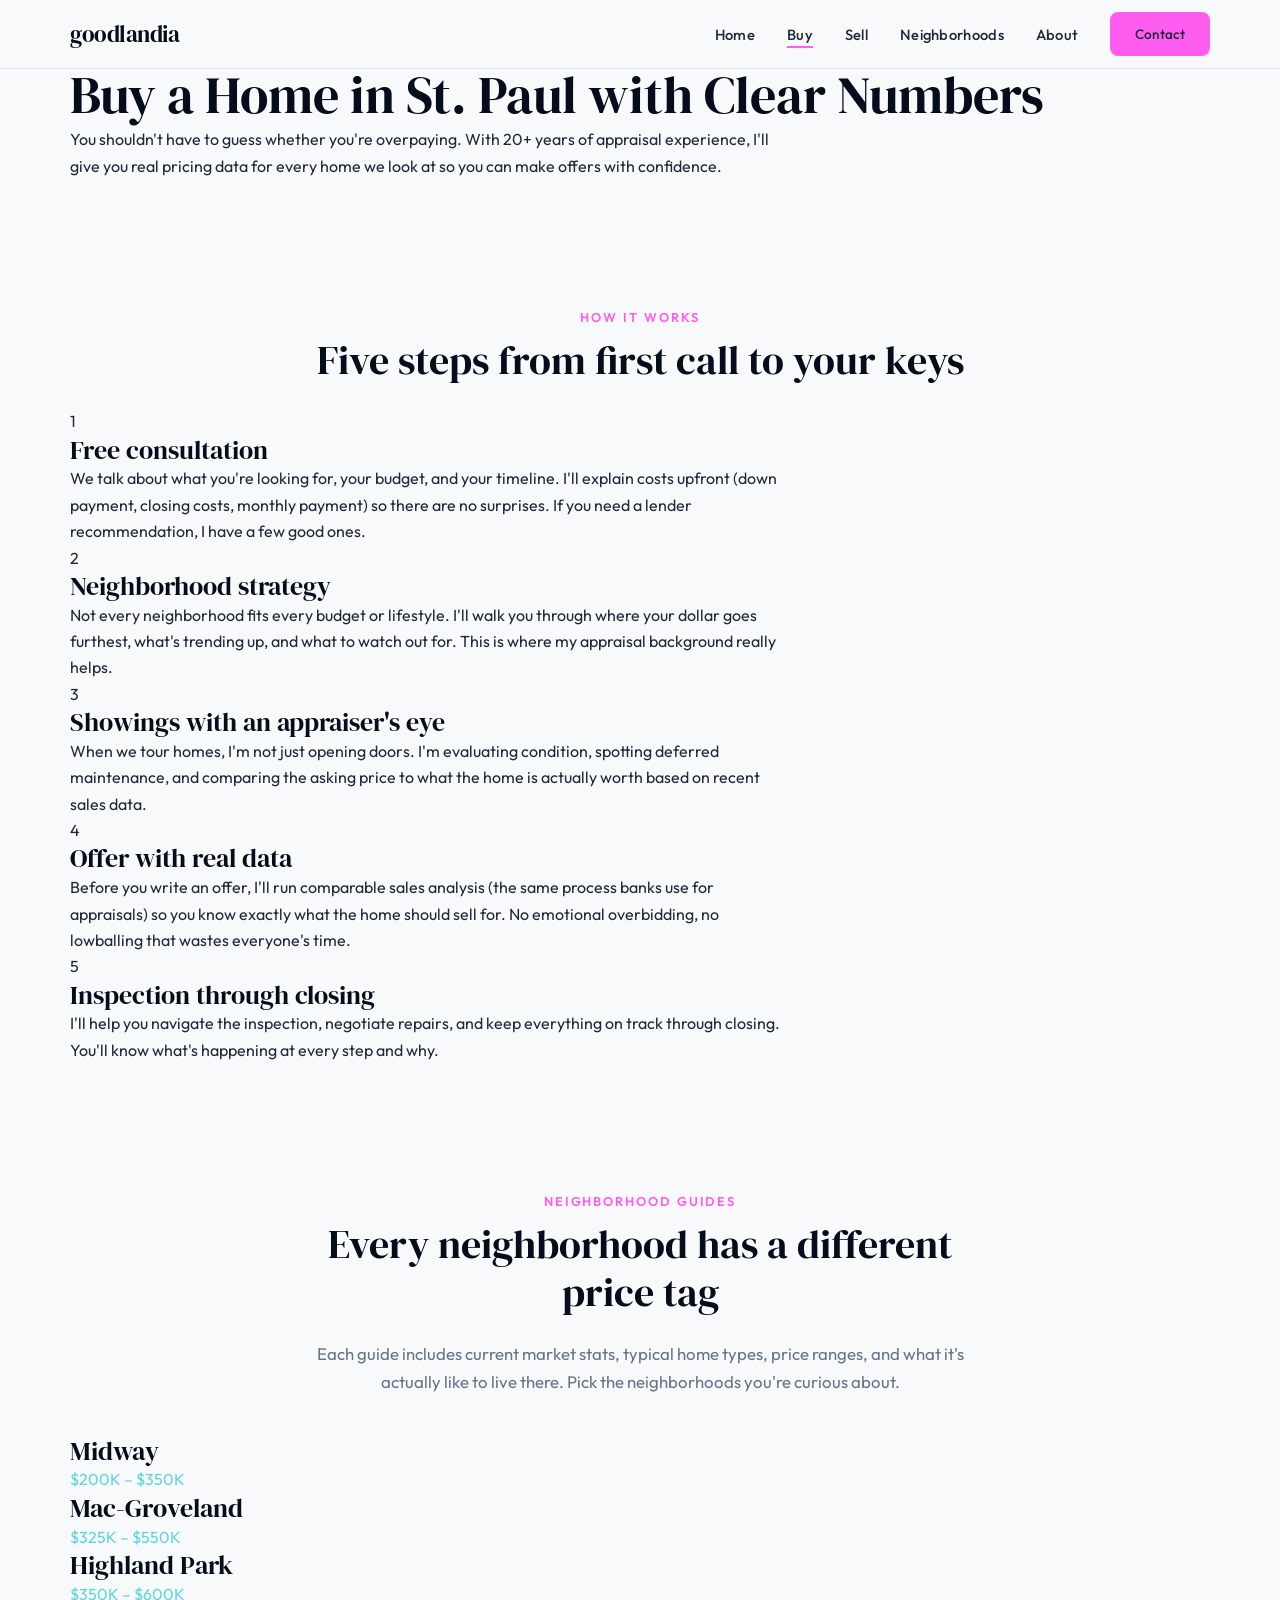
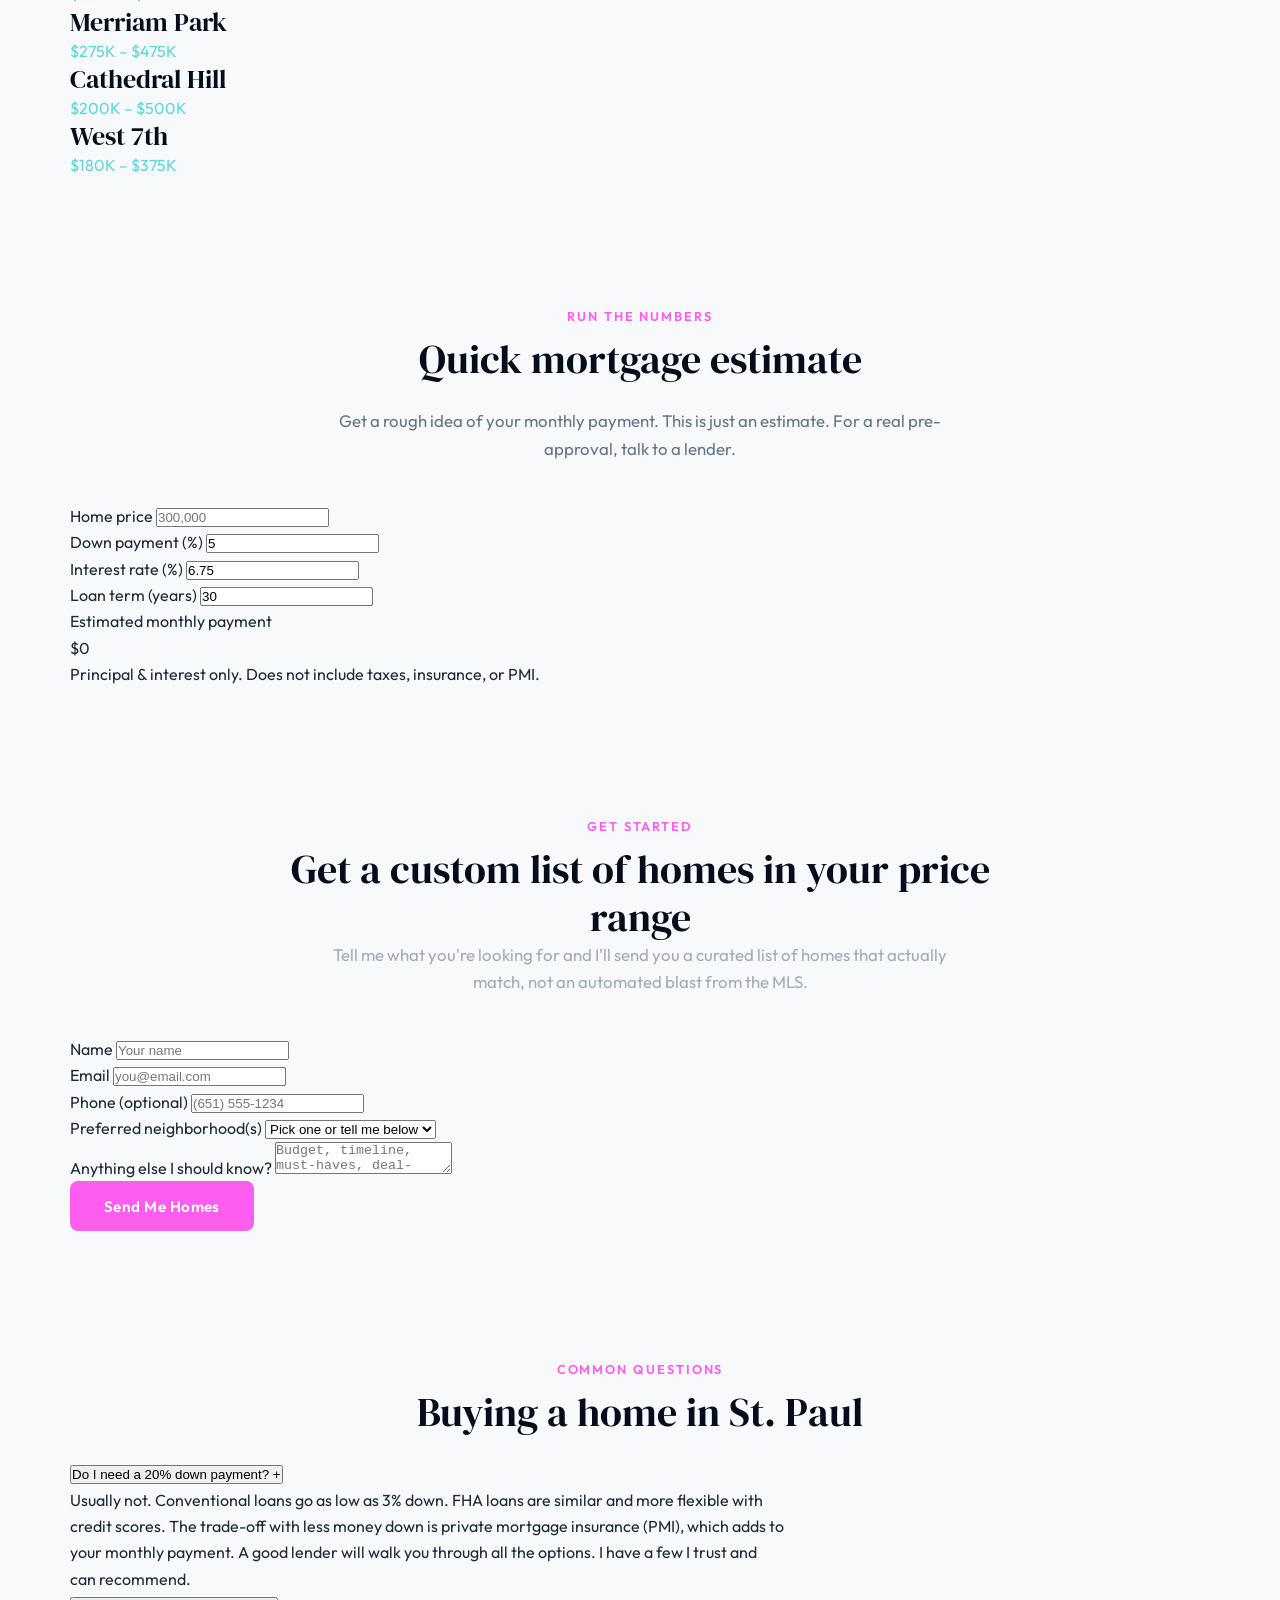
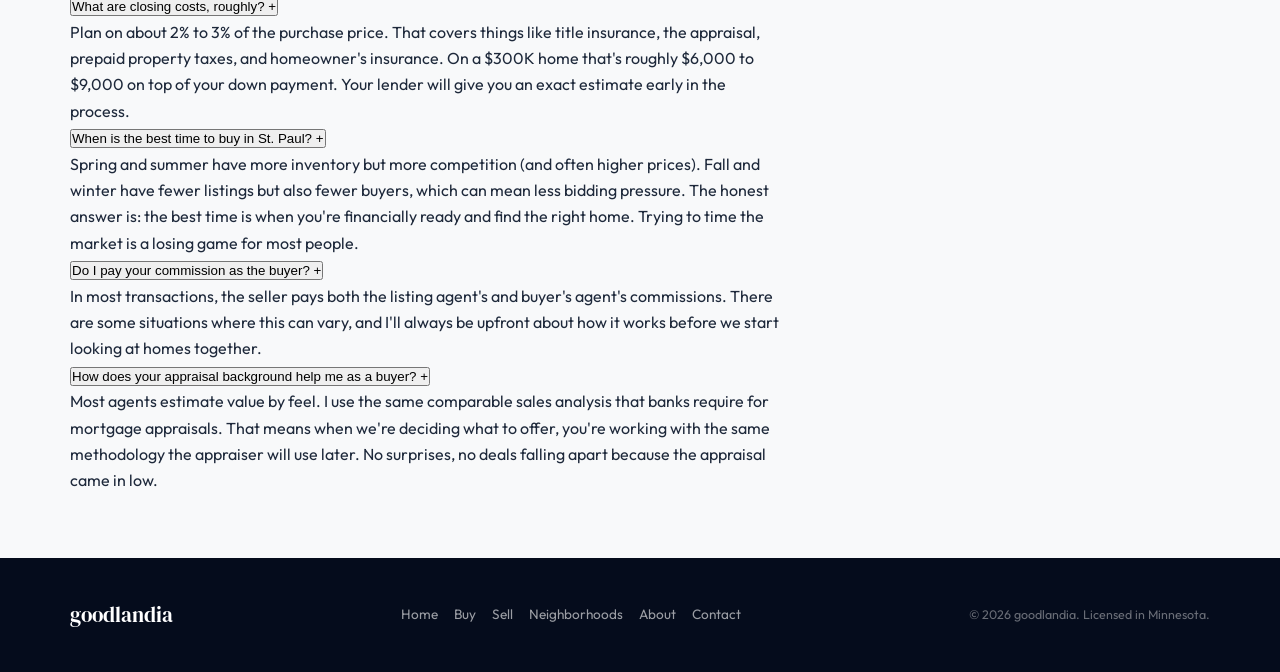
==== buy.html @ 99e202a6 "Add files via upload" ====
<!DOCTYPE html>
<html lang="en">
<head>
  <meta charset="UTF-8">
  <meta name="viewport" content="width=device-width, initial-scale=1.0">
  <title>Buy a Home in St. Paul | goodlandia</title>
  <meta name="description" content="Buy a home in St. Paul with an agent who knows the real numbers. Neighborhood pricing guides, clear cost breakdowns, and an appraiser's eye on every showing.">

  <link rel="preconnect" href="https://fonts.googleapis.com">
  <link rel="preconnect" href="https://fonts.gstatic.com" crossorigin>
  <link href="https://fonts.googleapis.com/css2?family=DM+Serif+Display&family=Outfit:wght@300;400;500;600;700&display=swap" rel="stylesheet">
  <link rel="stylesheet" href="style.css">
</head>

<body>

  <!-- ============ HEADER ============ -->
  <header class="site-header">
    <div class="container header-inner">
      <a href="index.html" class="logo">goodlandia</a>
      <nav>
        <ul class="nav-desktop">
          <li><a href="index.html">Home</a></li>
          <li><a href="buy.html" class="active">Buy</a></li>
          <li><a href="sell.html">Sell</a></li>
          <li><a href="neighborhoods/midway.html">Neighborhoods</a></li>
          <li><a href="about.html">About</a></li>
          <li><a href="contact.html" class="btn btn-primary" style="padding:0.55rem 1.4rem; font-size:0.85rem;">Contact</a></li>
        </ul>
      </nav>
      <button class="nav-toggle" aria-label="Menu">
        <span></span><span></span><span></span>
      </button>
    </div>
  </header>

  <ul class="nav-mobile">
    <li><a href="index.html">Home</a></li>
    <li><a href="buy.html">Buy</a></li>
    <li><a href="sell.html">Sell</a></li>
    <li><a href="neighborhoods/midway.html">Neighborhoods</a></li>
    <li><a href="about.html">About</a></li>
    <li><a href="contact.html">Contact</a></li>
  </ul>


  <!-- ============ PAGE HERO ============ -->
  <section class="page-hero">
    <div class="container">
      <h1>Buy a Home in St.&nbsp;Paul with Clear Numbers</h1>
      <p class="page-intro">You shouldn't have to guess whether you're overpaying. With 20+ years of appraisal experience, I'll give you real pricing data for every home we look at so you can make offers with confidence.</p>
    </div>
  </section>


  <!-- ============ HOW IT WORKS — 5 STEPS ============ -->
  <section class="timeline-section">
    <div class="container">
      <div class="text-center reveal" style="max-width:700px; margin-left:auto; margin-right:auto;">
        <p class="section-label">How It Works</p>
        <h2 class="section-heading">Five steps from first call to your keys</h2>
      </div>

      <div class="timeline reveal">
        <div class="timeline-step">
          <span class="step-number">1</span>
          <h3>Free consultation</h3>
          <p>We talk about what you're looking for, your budget, and your timeline. I'll explain costs upfront (down payment, closing costs, monthly payment) so there are no surprises. If you need a lender recommendation, I have a few good ones.</p>
        </div>
        <div class="timeline-step">
          <span class="step-number">2</span>
          <h3>Neighborhood strategy</h3>
          <p>Not every neighborhood fits every budget or lifestyle. I'll walk you through where your dollar goes furthest, what's trending up, and what to watch out for. This is where my appraisal background really helps.</p>
        </div>
        <div class="timeline-step">
          <span class="step-number">3</span>
          <h3>Showings with an appraiser's eye</h3>
          <p>When we tour homes, I'm not just opening doors. I'm evaluating condition, spotting deferred maintenance, and comparing the asking price to what the home is actually worth based on recent sales data.</p>
        </div>
        <div class="timeline-step">
          <span class="step-number">4</span>
          <h3>Offer with real data</h3>
          <p>Before you write an offer, I'll run comparable sales analysis (the same process banks use for appraisals) so you know exactly what the home should sell for. No emotional overbidding, no lowballing that wastes everyone's time.</p>
        </div>
        <div class="timeline-step">
          <span class="step-number">5</span>
          <h3>Inspection through closing</h3>
          <p>I'll help you navigate the inspection, negotiate repairs, and keep everything on track through closing. You'll know what's happening at every step and why.</p>
        </div>
      </div>
    </div>
  </section>


  <!-- ============ NEIGHBORHOOD GUIDES ============ -->
  <section class="guides-section">
    <div class="container">
      <div class="text-center reveal" style="max-width:700px; margin-left:auto; margin-right:auto;">
        <p class="section-label">Neighborhood Guides</p>
        <h2 class="section-heading">Every neighborhood has a different price tag</h2>
        <p class="section-intro">Each guide includes current market stats, typical home types, price ranges, and what it's actually like to live there. Pick the neighborhoods you're curious about.</p>
      </div>

      <div class="guides-grid reveal">
        <a href="neighborhoods/midway.html" class="guide-card">
          <h3>Midway</h3>
          <span class="price-hint">$200K – $350K</span>
        </a>
        <a href="#" class="guide-card">
          <h3>Mac-Groveland</h3>
          <span class="price-hint">$325K – $550K</span>
        </a>
        <a href="#" class="guide-card">
          <h3>Highland Park</h3>
          <span class="price-hint">$350K – $600K</span>
        </a>
        <a href="#" class="guide-card">
          <h3>Merriam Park</h3>
          <span class="price-hint">$275K – $475K</span>
        </a>
        <a href="#" class="guide-card">
          <h3>Cathedral Hill</h3>
          <span class="price-hint">$200K – $500K</span>
        </a>
        <a href="#" class="guide-card">
          <h3>West 7th</h3>
          <span class="price-hint">$180K – $375K</span>
        </a>
      </div>
    </div>
  </section>


  <!-- ============ MORTGAGE CALCULATOR ============ -->
  <section class="calc-section">
    <div class="container">
      <div class="text-center reveal" style="max-width:700px; margin-left:auto; margin-right:auto;">
        <p class="section-label">Run the Numbers</p>
        <h2 class="section-heading">Quick mortgage estimate</h2>
        <p class="section-intro">Get a rough idea of your monthly payment. This is just an estimate. For a real pre-approval, talk to a lender.</p>
      </div>

      <div class="calc-widget reveal" id="mortgage-calc">
        <div class="form-group">
          <label for="calc-price">Home price</label>
          <input type="text" id="calc-price" placeholder="300,000" inputmode="numeric">
        </div>
        <div class="form-group">
          <label for="calc-down">Down payment (%)</label>
          <input type="text" id="calc-down" value="5" inputmode="numeric">
        </div>
        <div class="form-group">
          <label for="calc-rate">Interest rate (%)</label>
          <input type="text" id="calc-rate" value="6.75" inputmode="decimal">
        </div>
        <div class="form-group">
          <label for="calc-term">Loan term (years)</label>
          <input type="text" id="calc-term" value="30" inputmode="numeric">
        </div>

        <div class="calc-result">
          <div class="monthly-label">Estimated monthly payment</div>
          <div class="monthly-amount" id="calc-output">$1,852</div>
          <div class="calc-note">Principal &amp; interest only. Does not include taxes, insurance, or PMI.</div>
        </div>
      </div>
    </div>
  </section>


  <!-- ============ LEAD FORM ============ -->
  <section class="lead-section">
    <div class="container">
      <div class="text-center reveal" style="max-width:700px; margin-left:auto; margin-right:auto;">
        <p class="section-label">Get Started</p>
        <h2>Get a custom list of homes in your price range</h2>
        <p class="section-intro" style="color: var(--color-muted);">Tell me what you're looking for and I'll send you a curated list of homes that actually match, not an automated blast from the MLS.</p>
      </div>

      <form class="lead-form reveal" action="https://formspree.io/f/YOUR_ID" method="POST">
        <div class="form-group">
          <label for="lead-name">Name</label>
          <input type="text" id="lead-name" name="name" placeholder="Your name" required>
        </div>
        <div class="form-group">
          <label for="lead-email">Email</label>
          <input type="email" id="lead-email" name="email" placeholder="you@email.com" required>
        </div>
        <div class="form-group">
          <label for="lead-phone">Phone (optional)</label>
          <input type="tel" id="lead-phone" name="phone" placeholder="(651) 555-1234">
        </div>
        <div class="form-group">
          <label for="lead-neighborhood">Preferred neighborhood(s)</label>
          <select id="lead-neighborhood" name="neighborhood">
            <option value="">Pick one or tell me below</option>
            <option value="midway">Midway</option>
            <option value="mac-groveland">Mac-Groveland</option>
            <option value="highland-park">Highland Park</option>
            <option value="merriam-park">Merriam Park</option>
            <option value="cathedral-hill">Cathedral Hill</option>
            <option value="west-7th">West 7th</option>
            <option value="open">Open to suggestions</option>
          </select>
        </div>
        <div class="form-group">
          <label for="lead-notes">Anything else I should know?</label>
          <textarea id="lead-notes" name="notes" placeholder="Budget, timeline, must-haves, deal-breakers..."></textarea>
        </div>
        <button type="submit" class="btn btn-primary">Send Me Homes</button>
      </form>
    </div>
  </section>


  <!-- ============ FAQ ============ -->
  <section class="faq-section">
    <div class="container">
      <div class="text-center reveal" style="max-width:700px; margin-left:auto; margin-right:auto;">
        <p class="section-label">Common Questions</p>
        <h2 class="section-heading">Buying a home in St. Paul</h2>
      </div>

      <div class="faq-list reveal">
        <div class="faq-item">
          <button class="faq-question">
            Do I need a 20% down payment?
            <span class="faq-icon">+</span>
          </button>
          <div class="faq-answer">
            <p>Usually not. Conventional loans go as low as 3% down. FHA loans are similar and more flexible with credit scores. The trade-off with less money down is private mortgage insurance (PMI), which adds to your monthly payment. A good lender will walk you through all the options. I have a few I trust and can recommend.</p>
          </div>
        </div>

        <div class="faq-item">
          <button class="faq-question">
            What are closing costs, roughly?
            <span class="faq-icon">+</span>
          </button>
          <div class="faq-answer">
            <p>Plan on about 2% to 3% of the purchase price. That covers things like title insurance, the appraisal, prepaid property taxes, and homeowner's insurance. On a $300K home that's roughly $6,000 to $9,000 on top of your down payment. Your lender will give you an exact estimate early in the process.</p>
          </div>
        </div>

        <div class="faq-item">
          <button class="faq-question">
            When is the best time to buy in St. Paul?
            <span class="faq-icon">+</span>
          </button>
          <div class="faq-answer">
            <p>Spring and summer have more inventory but more competition (and often higher prices). Fall and winter have fewer listings but also fewer buyers, which can mean less bidding pressure. The honest answer is: the best time is when you're financially ready and find the right home. Trying to time the market is a losing game for most people.</p>
          </div>
        </div>

        <div class="faq-item">
          <button class="faq-question">
            Do I pay your commission as the buyer?
            <span class="faq-icon">+</span>
          </button>
          <div class="faq-answer">
            <p>In most transactions, the seller pays both the listing agent's and buyer's agent's commissions. There are some situations where this can vary, and I'll always be upfront about how it works before we start looking at homes together.</p>
          </div>
        </div>

        <div class="faq-item">
          <button class="faq-question">
            How does your appraisal background help me as a buyer?
            <span class="faq-icon">+</span>
          </button>
          <div class="faq-answer">
            <p>Most agents estimate value by feel. I use the same comparable sales analysis that banks require for mortgage appraisals. That means when we're deciding what to offer, you're working with the same methodology the appraiser will use later. No surprises, no deals falling apart because the appraisal came in low.</p>
          </div>
        </div>
      </div>
    </div>
  </section>


  <!-- ============ FOOTER ============ -->
  <footer class="site-footer">
    <div class="container footer-inner">
      <div class="footer-logo">goodlandia</div>
      <ul class="footer-nav">
        <li><a href="index.html">Home</a></li>
        <li><a href="buy.html">Buy</a></li>
        <li><a href="sell.html">Sell</a></li>
        <li><a href="neighborhoods/midway.html">Neighborhoods</a></li>
        <li><a href="about.html">About</a></li>
        <li><a href="contact.html">Contact</a></li>
      </ul>
      <p class="footer-legal">&copy; 2026 goodlandia. Licensed in Minnesota.</p>
    </div>
  </footer>


  <!-- ============ STICKY MOBILE BAR ============ -->
  <div class="mobile-bar">
    <a href="tel:+16515054400">
      <span class="bar-icon">&#128222;</span> Call
    </a>
    <a href="sms:+16515054400">
      <span class="bar-icon">&#128172;</span> Text
    </a>
    <a href="mailto:hello@goodlandia.com">
      <span class="bar-icon">&#9993;</span> Email
    </a>
    <a href="#" onclick="document.querySelector('.nav-toggle').click(); return false;">
      <span class="bar-icon">&#9776;</span> Menu
    </a>
  </div>


  <script src="main.js"></script>
  <script>
    /* Mortgage Calculator */
    (function() {
      const $ = id => document.getElementById(id);
      const fields = ['calc-price','calc-down','calc-rate','calc-term'];

      function calc() {
        const price = parseFloat($('calc-price').value.replace(/[^0-9.]/g,'')) || 0;
        const downPct = parseFloat($('calc-down').value) || 0;
        const rate = parseFloat($('calc-rate').value) || 0;
        const years = parseInt($('calc-term').value) || 30;

        const loan = price * (1 - downPct / 100);
        const r = rate / 100 / 12;
        const n = years * 12;

        let payment = 0;
        if (r > 0 && loan > 0) {
          payment = loan * (r * Math.pow(1+r,n)) / (Math.pow(1+r,n) - 1);
        }
        $('calc-output').textContent = '$' + Math.round(payment).toLocaleString();
      }

      fields.forEach(id => {
        const el = $(id);
        if (el) el.addEventListener('input', calc);
      });

      calc();
    })();

    /* FAQ Accordion */
    document.querySelectorAll('.faq-question').forEach(btn => {
      btn.addEventListener('click', () => {
        const item = btn.closest('.faq-item');
        const wasOpen = item.classList.contains('open');
        // Close all
        document.querySelectorAll('.faq-item.open').forEach(i => i.classList.remove('open'));
        // Toggle clicked
        if (!wasOpen) item.classList.add('open');
      });
    });
  </script>
</body>
</html>
---- style.css ----
/* ==============================================
   goodlandia — Design System
   Mobile-first · Modern, vibrant, approachable
   Color palette inspired by metrowide.co
   ============================================== */

:root {
  /* Palette — exact metrowide.co colors */
  --color-bg:         #F8F9FA;
  --color-white:      #FFFFFF;
  --color-light:      #F0F2F4;
  --color-border:     #E2E5E9;
  --color-muted:      #A0AABB;
  --color-navy:       #050C1C;
  --color-navy-deep:  #050C1C;
  --color-teal:       #7EF9FF;
  --color-teal-dark:  #5CD6DC;
  --color-teal-light: #E8FDFE;
  --color-pink:       #FF5CF0;
  --color-pink-dark:  #D94FCC;
  --color-gold:       #F0B95B;
  --color-text:       #1E293B;
  --color-text-light: #64748B;

  --font-display: 'DM Serif Display', Georgia, serif;
  --font-body:    'Outfit', 'Segoe UI', sans-serif;

  --space-xs:  0.5rem;
  --space-sm:  1rem;
  --space-md:  1.5rem;
  --space-lg:  2.5rem;
  --space-xl:  4rem;
  --space-xxl: 6rem;

  --max-width: 1140px;
  --radius:    8px;
  --radius-lg: 16px;
  --ease: cubic-bezier(0.25, 0.46, 0.45, 0.94);
}

*, *::before, *::after { box-sizing: border-box; margin: 0; padding: 0; }

html {
  font-size: 16px;
  scroll-behavior: smooth;
  -webkit-font-smoothing: antialiased;
}

body {
  font-family: var(--font-body);
  color: var(--color-text);
  background: var(--color-bg);
  line-height: 1.65;
  overflow-x: hidden;
  padding-bottom: 64px;
}
@media (min-width: 768px) { body { padding-bottom: 0; } }

img { max-width: 100%; height: auto; display: block; }
a   { color: var(--color-teal-dark); text-decoration: none; transition: color 0.25s var(--ease); }
a:hover { color: var(--color-pink); }

h1, h2, h3, h4 {
  font-family: var(--font-display);
  color: var(--color-navy);
  line-height: 1.2;
  font-weight: 400;
}
h1 { font-size: clamp(2rem, 5vw, 3.25rem); }
h2 { font-size: clamp(1.6rem, 4vw, 2.5rem); }
h3 { font-size: clamp(1.25rem, 3vw, 1.6rem); }

p { max-width: 65ch; }

.container {
  width: 90%;
  max-width: var(--max-width);
  margin: 0 auto;
}

.text-center { text-align: center; }
.text-center p { margin-left: auto; margin-right: auto; }
.text-center h2 { margin-left: auto; margin-right: auto; }

.sr-only {
  position: absolute; width: 1px; height: 1px;
  padding: 0; margin: -1px; overflow: hidden;
  clip: rect(0,0,0,0); border: 0;
}

/* Fade-in on scroll */
.reveal {
  opacity: 0;
  transform: translateY(24px);
  transition: opacity 0.7s var(--ease), transform 0.7s var(--ease);
}
.reveal.visible {
  opacity: 1;
  transform: translateY(0);
}


/* ---- Buttons ---- */
.btn {
  display: inline-block;
  font-family: var(--font-body);
  font-weight: 600;
  font-size: 0.95rem;
  letter-spacing: 0.03em;
  padding: 0.85rem 2rem;
  border-radius: var(--radius);
  border: 2px solid transparent;
  cursor: pointer;
  transition: all 0.3s var(--ease);
  text-align: center;
}
.btn-primary {
  background: var(--color-pink);
  color: var(--color-white);
  border-color: var(--color-pink);
}
.btn-primary:hover {
  background: var(--color-pink-dark);
  border-color: var(--color-pink-dark);
  color: var(--color-white);
  transform: translateY(-2px);
  box-shadow: 0 6px 20px rgba(255,92,240,0.3);
}
.btn-outline {
  background: transparent;
  color: var(--color-navy);
  border-color: var(--color-navy);
}
.btn-outline:hover {
  background: var(--color-navy);
  color: var(--color-white);
  transform: translateY(-2px);
}
.btn-warm {
  background: var(--color-pink);
  color: var(--color-white);
  border-color: var(--color-pink);
}
.btn-warm:hover {
  background: var(--color-white);
  border-color: var(--color-white);
  color: var(--color-navy);
  transform: translateY(-2px);
}


/* ==== HEADER / NAV ==== */
.site-header {
  position: fixed;
  top: 0; left: 0; right: 0;
  z-index: 1000;
  background: rgba(248,249,250,0.92);
  backdrop-filter: blur(12px);
  -webkit-backdrop-filter: blur(12px);
  border-bottom: 1px solid var(--color-border);
  transition: box-shadow 0.3s var(--ease);
}
.site-header.scrolled {
  box-shadow: 0 2px 20px rgba(0,0,0,0.06);
}
.header-inner {
  display: flex;
  align-items: center;
  justify-content: space-between;
  padding: 0.75rem 0;
}
.logo {
  font-family: var(--font-display);
  font-size: 1.45rem;
  color: var(--color-navy);
  letter-spacing: -0.02em;
}
.footer-logo {
  font-family: var(--font-display);
  font-size: 1.3rem;
  color: var(--color-white);
}

.nav-desktop {
  display: none;
  list-style: none;
  gap: 2rem;
  align-items: center;
}
.nav-desktop a {
  color: var(--color-text);
  font-weight: 500;
  font-size: 0.92rem;
  letter-spacing: 0.02em;
  position: relative;
}
.nav-desktop a::after {
  content: '';
  position: absolute;
  bottom: -4px; left: 0;
  width: 0; height: 2px;
  background: var(--color-pink);
  transition: width 0.3s var(--ease);
}
.nav-desktop a:hover::after,
.nav-desktop a.active::after { width: 100%; }
.nav-desktop a:hover { color: var(--color-pink); }

.nav-toggle {
  background: none; border: none; cursor: pointer;
  padding: 0.5rem;
  display: flex; flex-direction: column; gap: 5px;
}
.nav-toggle span {
  display: block; width: 24px; height: 2px;
  background: var(--color-navy);
  transition: all 0.3s var(--ease);
  border-radius: 2px;
}
.nav-toggle.active span:nth-child(1) { transform: rotate(45deg) translate(5px, 5px); }
.nav-toggle.active span:nth-child(2) { opacity: 0; }
.nav-toggle.active span:nth-child(3) { transform: rotate(-45deg) translate(5px, -5px); }

.nav-mobile {
  display: none;
  position: fixed;
  top: 0; left: 0; right: 0; bottom: 0;
  background: var(--color-bg);
  z-index: 999;
  flex-direction: column;
  justify-content: center;
  align-items: center;
  gap: 1.5rem;
  list-style: none;
}
.nav-mobile.open { display: flex; }
.nav-mobile a {
  font-family: var(--font-display);
  font-size: 1.8rem;
  color: var(--color-navy);
}
.nav-mobile a:hover { color: var(--color-pink); }

@media (min-width: 768px) {
  .nav-desktop { display: flex; }
  .nav-toggle  { display: none; }
}


/* ==== HERO ==== */
.hero {
  position: relative;
  min-height: 70vh;
  display: flex;
  align-items: center;
  justify-content: center;
  text-align: center;
  margin-top: 60px;
  overflow: hidden;
  background: var(--color-navy-deep);
  background-image:
    radial-gradient(ellipse at 25% 40%, rgba(126,249,255,0.08) 0%, transparent 55%),
    radial-gradient(ellipse at 75% 60%, rgba(255,92,240,0.06) 0%, transparent 55%);
}
.hero::before {
  content: '';
  position: absolute; inset: 0;
  background-image: url("data:image/svg+xml,%3Csvg viewBox='0 0 256 256' xmlns='http://www.w3.org/2000/svg'%3E%3Cfilter id='noise'%3E%3CfeTurbulence type='fractalNoise' baseFrequency='0.9' numOctaves='4' stitchTiles='stitch'/%3E%3C/filter%3E%3Crect width='100%25' height='100%25' filter='url(%23noise)' opacity='0.04'/%3E%3C/svg%3E");
  background-size: 200px 200px;
  opacity: 0.5;
  pointer-events: none;
}
.hero-content {
  position: relative; z-index: 2;
  padding: var(--space-xl) var(--space-md);
  max-width: 740px;
  animation: fadeUp 1s var(--ease) both;
}
@keyframes fadeUp {
  from { opacity: 0; transform: translateY(30px); }
  to   { opacity: 1; transform: translateY(0); }
}
.hero h1 {
  color: var(--color-white);
  margin-bottom: var(--space-md);
  font-size: clamp(2.2rem, 5.5vw, 3.5rem);
  line-height: 1.15;
}
.hero .subhead {
  color: var(--color-muted);
  font-size: clamp(1.05rem, 2.5vw, 1.2rem);
  margin-bottom: var(--space-lg);
  max-width: 560px;
  margin-left: auto; margin-right: auto;
  line-height: 1.7;
}


/* ==== SECTIONS ==== */
section { padding: var(--space-xl) 0; }

.section-label {
  font-family: var(--font-body);
  font-weight: 600;
  font-size: 0.8rem;
  letter-spacing: 0.15em;
  text-transform: uppercase;
  color: var(--color-pink);
  margin-bottom: var(--space-xs);
}
.section-heading { margin-bottom: var(--space-md); }
.section-intro {
  color: var(--color-text-light);
  font-size: 1.05rem;
  margin-bottom: var(--space-lg);
  max-width: 60ch;
  margin-left: auto;
  margin-right: auto;
}


/* ==== WHO WE HELP CARDS ==== */
.help-section { background: var(--color-white); }

.help-grid { display: grid; gap: var(--space-md); }

.help-card {
  background: var(--color-bg);
  border: 1px solid var(--color-border);
  border-radius: var(--radius-lg);
  padding: var(--space-lg);
  transition: transform 0.3s var(--ease), box-shadow 0.3s var(--ease);
}
.help-card:hover {
  transform: translateY(-4px);
  box-shadow: 0 12px 32px rgba(0,0,0,0.06);
}
.help-card .icon-badge {
  width: 52px; height: 52px;
  background: var(--color-teal-light);
  border-radius: 50%;
  display: flex; align-items: center; justify-content: center;
  margin-bottom: var(--space-sm);
  font-size: 1.4rem;
}
.help-card h3 { margin-bottom: 0.75rem; }
.help-card ul { list-style: none; margin-bottom: var(--space-md); }
.help-card li {
  position: relative;
  padding-left: 1.4rem;
  margin-bottom: 0.5rem;
  color: var(--color-text-light);
  font-size: 0.95rem;
}
.help-card li::before {
  content: '';
  position: absolute;
  left: 0; top: 0.55em;
  width: 7px; height: 7px;
  border-radius: 50%;
  background: var(--color-pink);
}

@media (min-width: 700px) {
  .help-grid { grid-template-columns: 1fr 1fr; }
}


/* ==== TRUST BADGES ==== */
.trust-section {
  background: var(--color-white);
  border-top: 1px solid var(--color-border);
  border-bottom: 1px solid var(--color-border);
  padding: var(--space-lg) 0;
}
.trust-badges {
  display: flex; flex-wrap: wrap; justify-content: center;
  gap: var(--space-md);
}
.trust-badge {
  display: flex; align-items: center; gap: 0.5rem;
  font-size: 0.88rem; color: var(--color-text); font-weight: 500;
}
.trust-badge .badge-icon {
  width: 40px; height: 40px;
  background: var(--color-teal-light);
  border-radius: 50%;
  display: flex; align-items: center; justify-content: center;
  font-size: 1.1rem;
}


/* ==== NEIGHBORHOODS ==== */
.neighborhoods-section { background: var(--color-bg); }
.hood-grid {
  display: grid;
  grid-template-columns: repeat(2, 1fr);
  gap: var(--space-sm);
}
.hood-tile {
  position: relative;
  border-radius: var(--radius-lg);
  overflow: hidden;
  aspect-ratio: 4/3;
  cursor: pointer;
}
.hood-tile img {
  width: 100%; height: 100%;
  object-fit: cover;
  transition: transform 0.5s var(--ease);
}
.hood-tile:hover img { transform: scale(1.06); }
.hood-tile .overlay {
  position: absolute; inset: 0;
  background: linear-gradient(0deg, rgba(17,29,53,0.75) 0%, rgba(17,29,53,0.05) 55%);
  display: flex; align-items: flex-end;
  padding: var(--space-sm);
}
.hood-tile .overlay span {
  color: var(--color-white);
  font-family: var(--font-display);
  font-size: 1.05rem;
}
@media (min-width: 700px) { .hood-grid { grid-template-columns: repeat(3, 1fr); } }
@media (min-width: 960px) { .hood-grid { grid-template-columns: repeat(6, 1fr); } }


/* ==== TESTIMONIALS ==== */
.testimonials-section {
  background: var(--color-navy-deep);
  color: var(--color-white);
  overflow: hidden;
}
.testimonials-section .section-label { color: var(--color-teal); }
.testimonials-section h2 { color: var(--color-white); }
.testimonial-track {
  display: flex; gap: var(--space-md);
  overflow-x: auto; scroll-snap-type: x mandatory;
  -webkit-overflow-scrolling: touch;
  padding-bottom: var(--space-sm);
  scrollbar-width: none;
}
.testimonial-track::-webkit-scrollbar { display: none; }
.testimonial-card {
  flex: 0 0 85%;
  max-width: 440px;
  scroll-snap-align: start;
  background: rgba(255,255,255,0.06);
  border: 1px solid rgba(255,255,255,0.1);
  border-radius: var(--radius-lg);
  padding: var(--space-lg);
}
.testimonial-card .stars {
  color: var(--color-gold); font-size: 1rem;
  margin-bottom: 0.75rem; letter-spacing: 0.1em;
}
.testimonial-card blockquote {
  font-size: 0.95rem; line-height: 1.7;
  color: rgba(255,255,255,0.85);
  font-style: italic; margin-bottom: 1rem;
}
.testimonial-card .author {
  font-weight: 600; font-size: 0.9rem;
  color: var(--color-teal);
}
@media (min-width: 700px) { .testimonial-card { flex: 0 0 45%; } }
@media (min-width: 960px) { .testimonial-card { flex: 0 0 32%; } }


/* ==== CONTACT STRIP ==== */
.contact-strip {
  background: var(--color-teal-light);
  text-align: center;
}
.contact-methods {
  display: grid;
  grid-template-columns: repeat(2, 1fr);
  gap: var(--space-md);
  margin-top: var(--space-md);
  max-width: 500px;
  margin-left: auto;
  margin-right: auto;
}
.contact-method {
  display: flex; flex-direction: column; align-items: center; gap: 0.4rem;
}
.contact-method .method-icon {
  width: 52px; height: 52px;
  background: var(--color-white);
  border-radius: 50%;
  display: flex; align-items: center; justify-content: center;
  font-size: 1.3rem;
  box-shadow: 0 2px 8px rgba(0,0,0,0.06);
  transition: transform 0.3s var(--ease);
}
.contact-method:hover .method-icon { transform: scale(1.1); }
.contact-method .method-label {
  font-weight: 600; font-size: 0.85rem; color: var(--color-navy);
}
.contact-method .method-detail {
  font-size: 0.82rem; color: var(--color-text-light);
}

@media (min-width: 600px) {
  .contact-methods {
    grid-template-columns: repeat(4, 1fr);
    max-width: 700px;
  }
}


/* ==== FOOTER ==== */
.site-footer {
  background: var(--color-navy-deep);
  color: rgba(255,255,255,0.7);
  padding: var(--space-lg) 0;
  font-size: 0.88rem;
}
.footer-inner {
  display: flex; flex-direction: column;
  gap: var(--space-md); align-items: center; text-align: center;
}
.footer-nav {
  display: flex; flex-wrap: wrap; justify-content: center;
  gap: 1rem; list-style: none;
}
.footer-nav a { color: rgba(255,255,255,0.6); font-size: 0.85rem; }
.footer-nav a:hover { color: var(--color-white); }
.footer-legal {
  font-size: 0.78rem; color: rgba(255,255,255,0.4); max-width: 50ch;
}
@media (min-width: 768px) {
  .footer-inner {
    flex-direction: row; justify-content: space-between; text-align: left;
  }
}


/* ==== STICKY MOBILE BAR ==== */
.mobile-bar {
  position: fixed;
  bottom: 0; left: 0; right: 0;
  z-index: 900;
  background: var(--color-navy-deep);
  display: flex;
  border-top: 1px solid rgba(255,255,255,0.1);
}
.mobile-bar a {
  flex: 1;
  display: flex; flex-direction: column;
  align-items: center; justify-content: center;
  padding: 0.6rem 0;
  color: rgba(255,255,255,0.8);
  font-size: 0.68rem; font-weight: 600;
  letter-spacing: 0.04em; text-transform: uppercase;
  gap: 3px; transition: color 0.2s;
}
.mobile-bar a:hover { color: var(--color-teal); }
.mobile-bar .bar-icon { font-size: 1.15rem; }

@media (min-width: 768px) {
  .mobile-bar { display: none; }
}
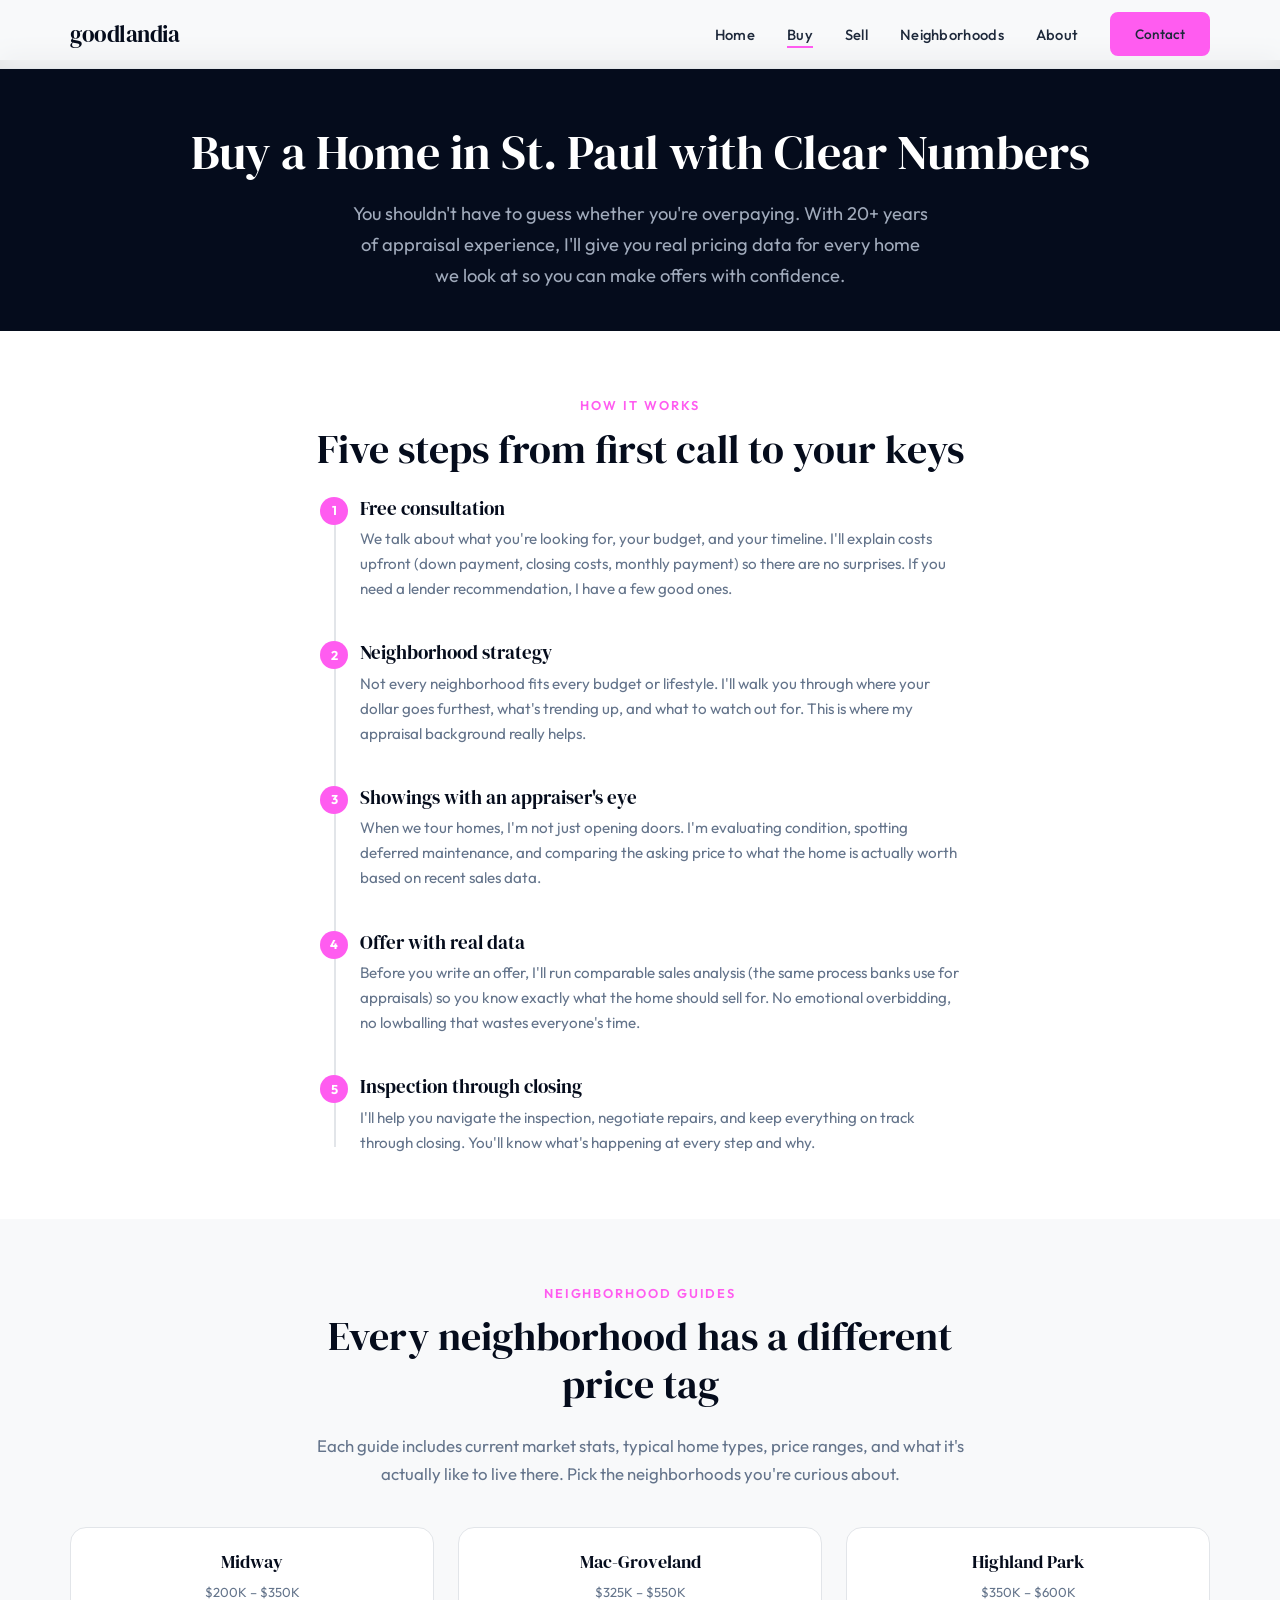
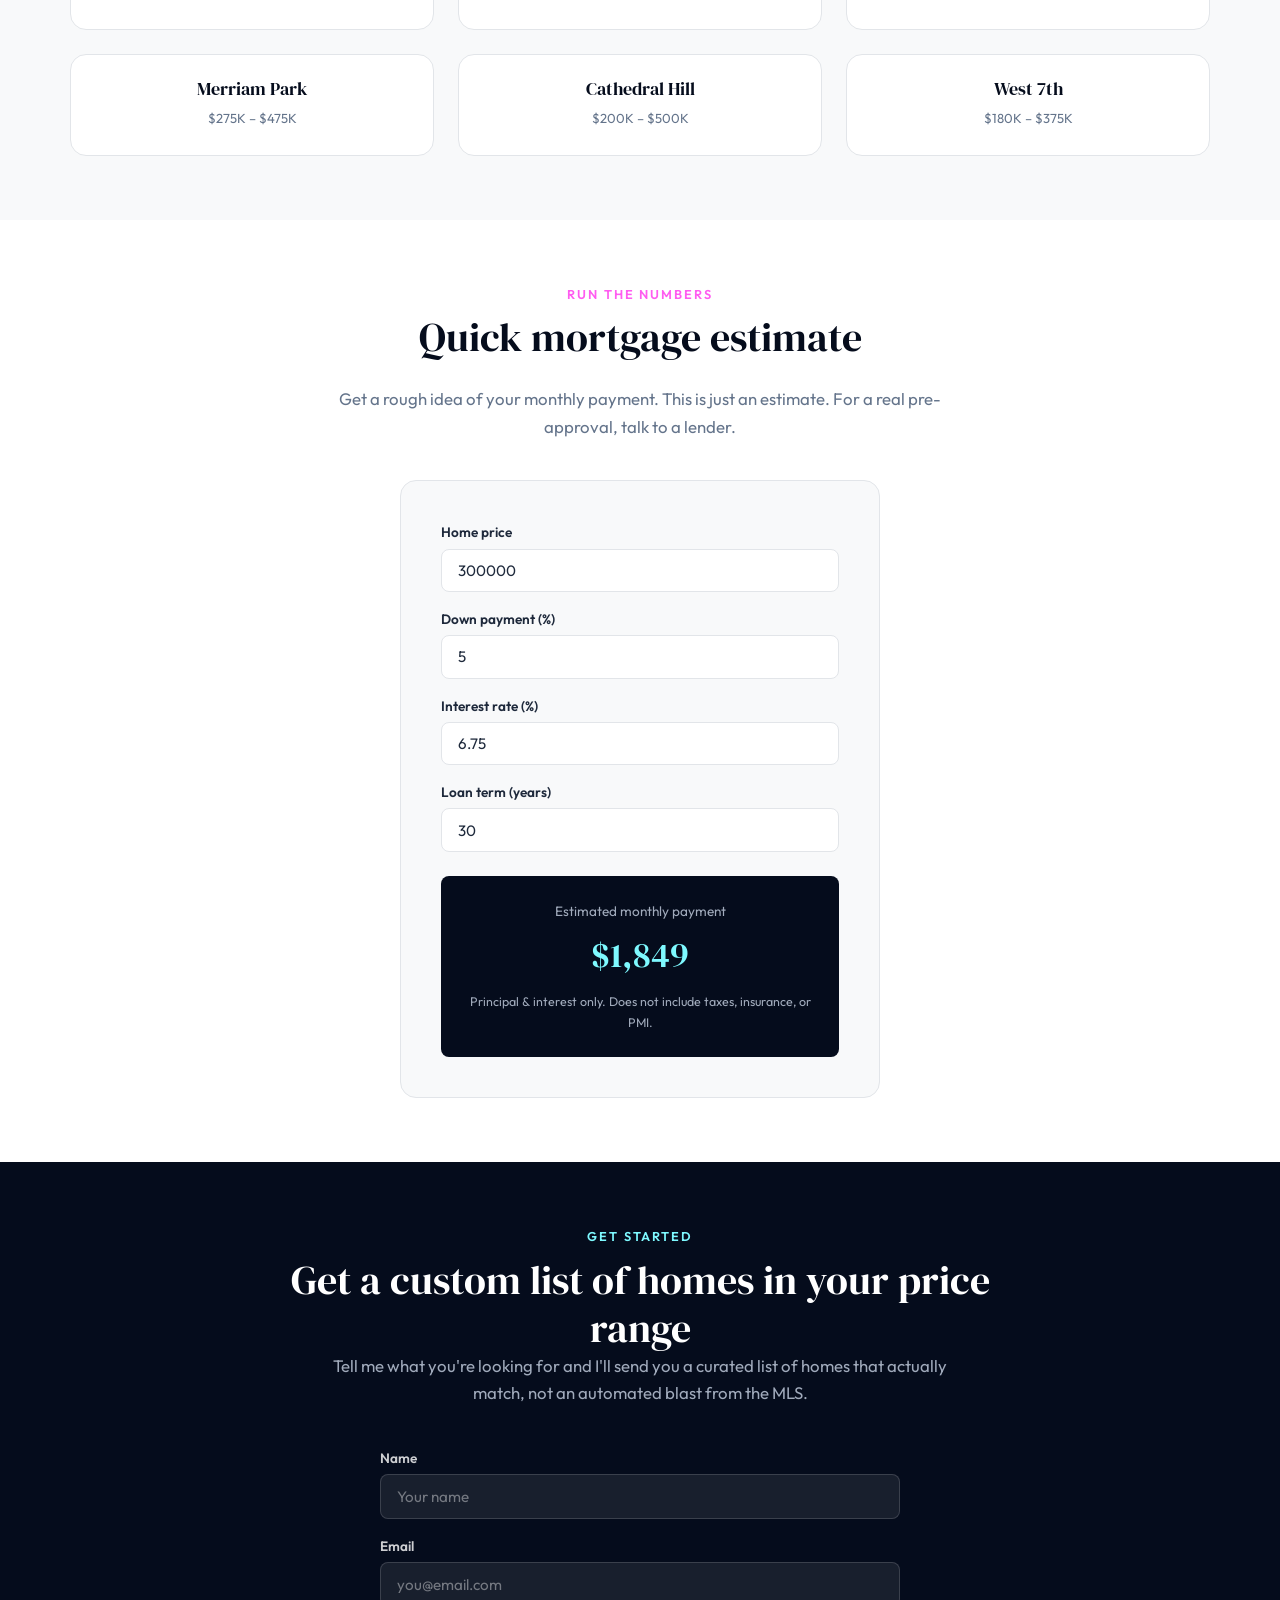
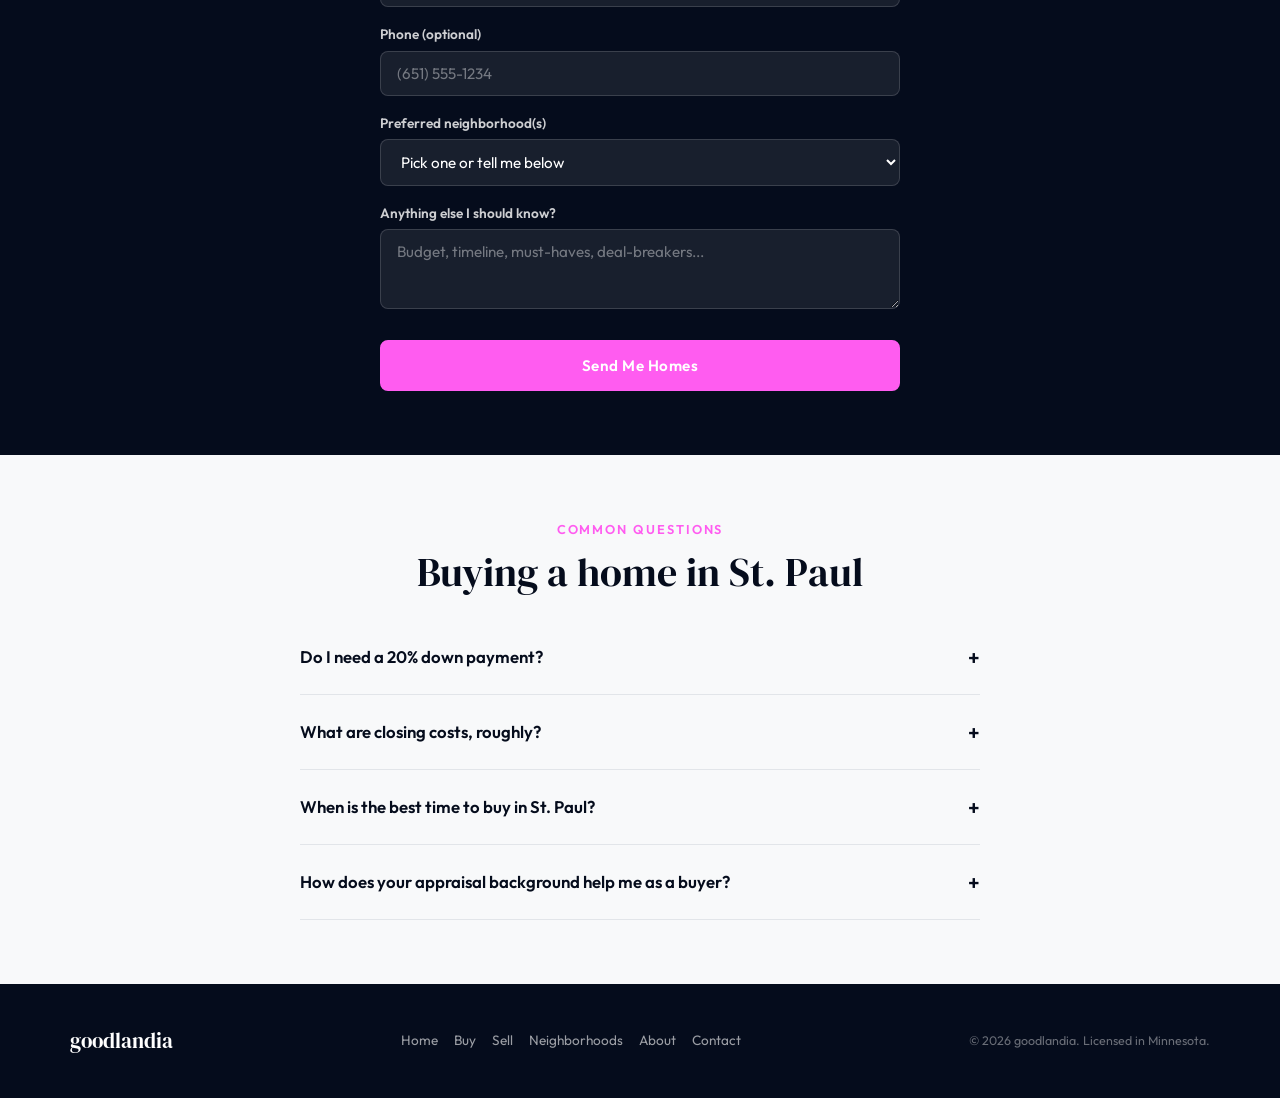
==== commit 19fe131a: "Add files via upload" ====
--- a/buy.html
+++ b/buy.html
@@ -143,7 +143,7 @@
       <div class="calc-widget reveal" id="mortgage-calc">
         <div class="form-group">
           <label for="calc-price">Home price</label>
-          <input type="text" id="calc-price" placeholder="300,000" inputmode="numeric">
+          <input type="text" id="calc-price" value="300000" inputmode="numeric">
         </div>
         <div class="form-group">
           <label for="calc-down">Down payment (%)</label>
@@ -249,16 +249,6 @@
           </button>
           <div class="faq-answer">
             <p>Spring and summer have more inventory but more competition (and often higher prices). Fall and winter have fewer listings but also fewer buyers, which can mean less bidding pressure. The honest answer is: the best time is when you're financially ready and find the right home. Trying to time the market is a losing game for most people.</p>
-          </div>
-        </div>
-
-        <div class="faq-item">
-          <button class="faq-question">
-            Do I pay your commission as the buyer?
-            <span class="faq-icon">+</span>
-          </button>
-          <div class="faq-answer">
-            <p>In most transactions, the seller pays both the listing agent's and buyer's agent's commissions. There are some situations where this can vary, and I'll always be upfront about how it works before we start looking at homes together.</p>
           </div>
         </div>
 
@@ -314,42 +304,51 @@
   <script>
     /* Mortgage Calculator */
     (function() {
-      const $ = id => document.getElementById(id);
-      const fields = ['calc-price','calc-down','calc-rate','calc-term'];
-
-      function calc() {
-        const price = parseFloat($('calc-price').value.replace(/[^0-9.]/g,'')) || 0;
-        const downPct = parseFloat($('calc-down').value) || 0;
-        const rate = parseFloat($('calc-rate').value) || 0;
-        const years = parseInt($('calc-term').value) || 30;
-
-        const loan = price * (1 - downPct / 100);
-        const r = rate / 100 / 12;
-        const n = years * 12;
-
-        let payment = 0;
+      function getEl(id) { return document.getElementById(id); }
+
+      function calculate() {
+        var priceEl = getEl('calc-price');
+        var downEl = getEl('calc-down');
+        var rateEl = getEl('calc-rate');
+        var termEl = getEl('calc-term');
+        var outputEl = getEl('calc-output');
+
+        if (!priceEl || !downEl || !rateEl || !termEl || !outputEl) return;
+
+        var price = parseFloat(priceEl.value.replace(/[^0-9.]/g, '')) || 0;
+        var downPct = parseFloat(downEl.value) || 0;
+        var rate = parseFloat(rateEl.value) || 0;
+        var years = parseInt(termEl.value, 10) || 30;
+
+        var loan = price * (1 - downPct / 100);
+        var r = rate / 100 / 12;
+        var n = years * 12;
+
+        var payment = 0;
         if (r > 0 && loan > 0) {
-          payment = loan * (r * Math.pow(1+r,n)) / (Math.pow(1+r,n) - 1);
+          payment = loan * (r * Math.pow(1 + r, n)) / (Math.pow(1 + r, n) - 1);
         }
-        $('calc-output').textContent = '$' + Math.round(payment).toLocaleString();
+        outputEl.textContent = '$' + Math.round(payment).toLocaleString('en-US');
       }
 
-      fields.forEach(id => {
-        const el = $(id);
-        if (el) el.addEventListener('input', calc);
+      ['calc-price', 'calc-down', 'calc-rate', 'calc-term'].forEach(function(id) {
+        var el = getEl(id);
+        if (el) {
+          el.addEventListener('input', calculate);
+          el.addEventListener('change', calculate);
+        }
       });
 
-      calc();
+      // Run on load
+      calculate();
     })();
 
     /* FAQ Accordion */
-    document.querySelectorAll('.faq-question').forEach(btn => {
-      btn.addEventListener('click', () => {
-        const item = btn.closest('.faq-item');
-        const wasOpen = item.classList.contains('open');
-        // Close all
-        document.querySelectorAll('.faq-item.open').forEach(i => i.classList.remove('open'));
-        // Toggle clicked
+    document.querySelectorAll('.faq-question').forEach(function(btn) {
+      btn.addEventListener('click', function() {
+        var item = btn.closest('.faq-item');
+        var wasOpen = item.classList.contains('open');
+        document.querySelectorAll('.faq-item.open').forEach(function(i) { i.classList.remove('open'); });
         if (!wasOpen) item.classList.add('open');
       });
     });
--- a/style.css
+++ b/style.css
@@ -561,3 +561,285 @@
 @media (min-width: 768px) {
   .mobile-bar { display: none; }
 }
+
+
+/* ==============================================
+   PAGE HERO (interior pages)
+   ============================================== */
+.page-hero {
+  background: var(--color-navy-deep);
+  margin-top: 60px;
+  padding: var(--space-xl) 0 var(--space-lg);
+  text-align: center;
+}
+.page-hero h1 {
+  color: var(--color-white);
+  margin-bottom: var(--space-sm);
+  font-size: clamp(2rem, 5vw, 3rem);
+}
+.page-hero .page-intro {
+  color: var(--color-muted);
+  font-size: clamp(1rem, 2.2vw, 1.15rem);
+  max-width: 580px;
+  margin: 0 auto;
+  line-height: 1.7;
+}
+
+
+/* ==============================================
+   TIMELINE / STEPS
+   ============================================== */
+.timeline-section { background: var(--color-white); }
+
+.timeline {
+  position: relative;
+  max-width: 640px;
+  margin: 0 auto;
+  padding-left: 2.5rem;
+}
+/* Vertical line */
+.timeline::before {
+  content: '';
+  position: absolute;
+  left: 0.85rem;
+  top: 0.5rem;
+  bottom: 0.5rem;
+  width: 2px;
+  background: var(--color-border);
+}
+
+.timeline-step {
+  position: relative;
+  padding-bottom: var(--space-lg);
+}
+.timeline-step:last-child { padding-bottom: 0; }
+
+.timeline-step .step-number {
+  position: absolute;
+  left: -2.5rem;
+  top: 0;
+  width: 1.75rem;
+  height: 1.75rem;
+  background: var(--color-pink);
+  color: var(--color-white);
+  border-radius: 50%;
+  display: flex;
+  align-items: center;
+  justify-content: center;
+  font-weight: 700;
+  font-size: 0.8rem;
+  z-index: 1;
+}
+
+.timeline-step h3 {
+  margin-bottom: 0.4rem;
+  font-size: 1.2rem;
+}
+.timeline-step p {
+  color: var(--color-text-light);
+  font-size: 0.95rem;
+}
+
+
+/* ==============================================
+   NEIGHBORHOOD GUIDES GRID
+   ============================================== */
+.guides-section { background: var(--color-bg); }
+
+.guides-grid {
+  display: grid;
+  grid-template-columns: repeat(2, 1fr);
+  gap: var(--space-sm);
+}
+
+.guide-card {
+  background: var(--color-white);
+  border: 1px solid var(--color-border);
+  border-radius: var(--radius-lg);
+  padding: var(--space-md) var(--space-md);
+  text-align: center;
+  transition: transform 0.3s var(--ease), box-shadow 0.3s var(--ease);
+}
+.guide-card:hover {
+  transform: translateY(-3px);
+  box-shadow: 0 8px 24px rgba(0,0,0,0.06);
+}
+.guide-card h3 {
+  font-size: 1.1rem;
+  margin-bottom: 0.3rem;
+}
+.guide-card .price-hint {
+  font-size: 0.82rem;
+  color: var(--color-text-light);
+}
+
+@media (min-width: 600px) { .guides-grid { grid-template-columns: repeat(3, 1fr); } }
+@media (min-width: 900px) { .guides-grid { grid-template-columns: repeat(3, 1fr); gap: var(--space-md); } }
+
+
+/* ==============================================
+   LEAD FORM
+   ============================================== */
+.lead-section { background: var(--color-navy-deep); color: var(--color-white); }
+.lead-section h2 { color: var(--color-white); }
+.lead-section .section-label { color: var(--color-teal); }
+
+.lead-form {
+  max-width: 520px;
+  margin: 0 auto;
+}
+.lead-form .form-group { margin-bottom: var(--space-sm); }
+.lead-form label {
+  display: block;
+  font-weight: 600;
+  font-size: 0.85rem;
+  margin-bottom: 0.3rem;
+  color: rgba(255,255,255,0.8);
+}
+.lead-form input,
+.lead-form select,
+.lead-form textarea {
+  width: 100%;
+  padding: 0.75rem 1rem;
+  border: 1px solid rgba(255,255,255,0.15);
+  border-radius: var(--radius);
+  font-family: var(--font-body);
+  font-size: 0.95rem;
+  background: rgba(255,255,255,0.08);
+  color: var(--color-white);
+  transition: border-color 0.25s var(--ease);
+}
+.lead-form input::placeholder,
+.lead-form textarea::placeholder {
+  color: rgba(255,255,255,0.4);
+}
+.lead-form input:focus,
+.lead-form select:focus,
+.lead-form textarea:focus {
+  outline: none;
+  border-color: var(--color-teal);
+  box-shadow: 0 0 0 3px rgba(126,249,255,0.15);
+}
+.lead-form select option {
+  background: var(--color-navy-deep);
+  color: var(--color-white);
+}
+.lead-form textarea { resize: vertical; min-height: 80px; }
+.lead-form .btn { width: 100%; margin-top: var(--space-xs); }
+
+
+/* ==============================================
+   MORTGAGE CALCULATOR
+   ============================================== */
+.calc-section { background: var(--color-white); }
+
+.calc-widget {
+  max-width: 480px;
+  margin: 0 auto;
+  background: var(--color-bg);
+  border: 1px solid var(--color-border);
+  border-radius: var(--radius-lg);
+  padding: var(--space-lg);
+}
+.calc-widget .form-group { margin-bottom: var(--space-sm); }
+.calc-widget label {
+  display: block;
+  font-weight: 600;
+  font-size: 0.85rem;
+  margin-bottom: 0.3rem;
+  color: var(--color-text);
+}
+.calc-widget input {
+  width: 100%;
+  padding: 0.7rem 1rem;
+  border: 1px solid var(--color-border);
+  border-radius: var(--radius);
+  font-family: var(--font-body);
+  font-size: 0.95rem;
+  background: var(--color-white);
+  color: var(--color-text);
+}
+.calc-widget input:focus {
+  outline: none;
+  border-color: var(--color-pink);
+  box-shadow: 0 0 0 3px rgba(255,92,240,0.1);
+}
+.calc-result {
+  text-align: center;
+  margin-top: var(--space-md);
+  padding: var(--space-md);
+  background: var(--color-navy-deep);
+  border-radius: var(--radius);
+  color: var(--color-white);
+}
+.calc-result .monthly-label {
+  font-size: 0.85rem;
+  color: var(--color-muted);
+  margin-bottom: 0.25rem;
+}
+.calc-result .monthly-amount {
+  font-family: var(--font-display);
+  font-size: 2.2rem;
+  color: var(--color-teal);
+}
+.calc-result .calc-note {
+  font-size: 0.78rem;
+  color: var(--color-muted);
+  margin-top: 0.5rem;
+}
+
+
+/* ==============================================
+   FAQ ACCORDION
+   ============================================== */
+.faq-section { background: var(--color-bg); }
+
+.faq-list {
+  max-width: 680px;
+  margin: 0 auto;
+}
+
+.faq-item {
+  border-bottom: 1px solid var(--color-border);
+}
+
+.faq-question {
+  width: 100%;
+  background: none;
+  border: none;
+  padding: var(--space-md) 0;
+  font-family: var(--font-body);
+  font-size: 1.05rem;
+  font-weight: 600;
+  color: var(--color-navy);
+  text-align: left;
+  cursor: pointer;
+  display: flex;
+  justify-content: space-between;
+  align-items: center;
+  gap: 1rem;
+}
+.faq-question:hover { color: var(--color-pink); }
+
+.faq-question .faq-icon {
+  flex-shrink: 0;
+  font-size: 1.3rem;
+  transition: transform 0.3s var(--ease);
+}
+.faq-item.open .faq-icon { transform: rotate(45deg); }
+
+.faq-answer {
+  max-height: 0;
+  overflow: hidden;
+  transition: max-height 0.35s var(--ease), padding 0.35s var(--ease);
+}
+.faq-item.open .faq-answer {
+  max-height: 300px;
+  padding-bottom: var(--space-md);
+}
+
+.faq-answer p {
+  color: var(--color-text-light);
+  font-size: 0.95rem;
+  line-height: 1.7;
+}
